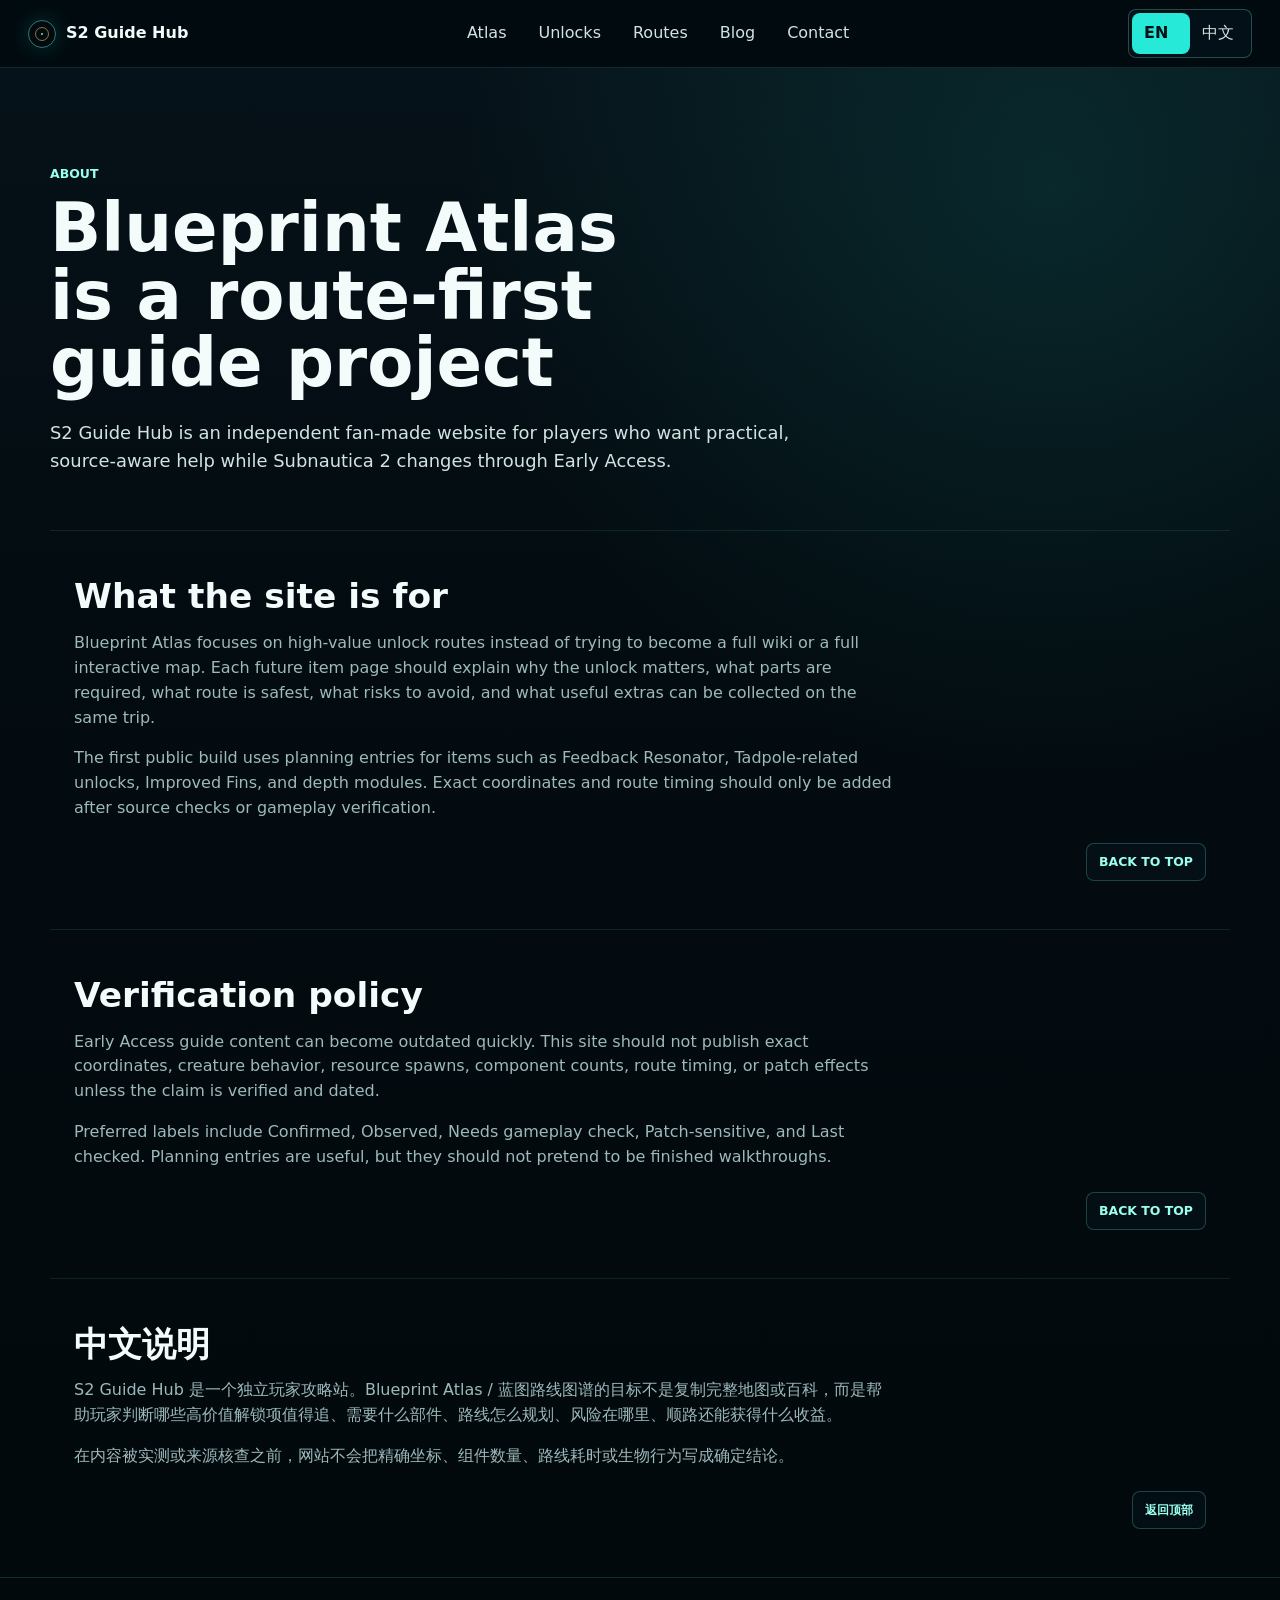
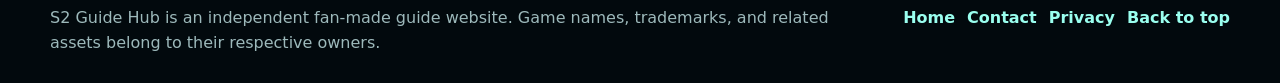
==== about.html @ a1271e56 "Initial S2GuideHub MVP" ====
<!doctype html>
<html lang="en">
  <head>
    <meta charset="utf-8">
    <meta name="viewport" content="width=device-width, initial-scale=1">
    <title>About S2 Guide Hub | Blueprint Atlas</title>
    <meta
      name="description"
      content="About S2 Guide Hub and Blueprint Atlas, an independent bilingual route-first guide project for high-value Subnautica 2 unlocks."
    >
    <meta name="theme-color" content="#061219">
    <meta property="og:title" content="About S2 Guide Hub">
    <meta
      property="og:description"
      content="Learn how Blueprint Atlas approaches Subnautica 2 unlock routes, source checks, and bilingual guide content."
    >
    <meta property="og:type" content="website">
    <meta property="og:url" content="https://s2guidehub.com/about.html">
    <meta property="og:image" content="https://s2guidehub.com/assets/deep-ocean-console.png">
    <link rel="canonical" href="https://s2guidehub.com/about.html">
    <link rel="stylesheet" href="css/styles.css">
  </head>
  <body>
    <a class="skip-link" href="#main">Skip to content</a>

    <header class="site-header" id="top" aria-label="Primary navigation">
      <a class="brand" href="index.html#top" aria-label="S2 Guide Hub home">
        <span class="brand-mark" aria-hidden="true"></span>
        <span>S2 Guide Hub</span>
      </a>

      <nav class="nav-links" aria-label="Site sections">
        <a href="index.html#atlas">Atlas</a>
        <a href="index.html#unlocks">Unlocks</a>
        <a href="index.html#routes">Routes</a>
        <a href="index.html#blog">Blog</a>
        <a href="contact.html">Contact</a>
      </nav>

      <div class="language-switch" aria-label="Language">
        <a class="lang-button is-active" href="about.html" aria-current="page">EN</a>
        <a class="lang-button" href="#zh">中文</a>
      </div>
    </header>

    <main class="page-main" id="main">
      <section class="page-hero" aria-labelledby="about-title">
        <p class="eyebrow">About</p>
        <h1 id="about-title">Blueprint Atlas is a route-first guide project</h1>
        <p>
          S2 Guide Hub is an independent fan-made website for players who want practical, source-aware help while Subnautica 2 changes through Early Access.
        </p>
      </section>

      <section class="text-section" aria-labelledby="mission-title">
        <h2 id="mission-title">What the site is for</h2>
        <p>
          Blueprint Atlas focuses on high-value unlock routes instead of trying to become a full wiki or a full interactive map. Each future item page should explain why the unlock matters, what parts are required, what route is safest, what risks to avoid, and what useful extras can be collected on the same trip.
        </p>
        <p>
          The first public build uses planning entries for items such as Feedback Resonator, Tadpole-related unlocks, Improved Fins, and depth modules. Exact coordinates and route timing should only be added after source checks or gameplay verification.
        </p>
        <div class="section-action">
          <a class="section-top-link" href="#top">Back to top</a>
        </div>
      </section>

      <section class="text-section" aria-labelledby="verification-title">
        <h2 id="verification-title">Verification policy</h2>
        <p>
          Early Access guide content can become outdated quickly. This site should not publish exact coordinates, creature behavior, resource spawns, component counts, route timing, or patch effects unless the claim is verified and dated.
        </p>
        <p>
          Preferred labels include Confirmed, Observed, Needs gameplay check, Patch-sensitive, and Last checked. Planning entries are useful, but they should not pretend to be finished walkthroughs.
        </p>
        <div class="section-action">
          <a class="section-top-link" href="#top">Back to top</a>
        </div>
      </section>

      <section class="text-section" id="zh" aria-labelledby="about-zh-title">
        <h2 id="about-zh-title">中文说明</h2>
        <p>
          S2 Guide Hub 是一个独立玩家攻略站。Blueprint Atlas / 蓝图路线图谱的目标不是复制完整地图或百科，而是帮助玩家判断哪些高价值解锁项值得追、需要什么部件、路线怎么规划、风险在哪里、顺路还能获得什么收益。
        </p>
        <p>
          在内容被实测或来源核查之前，网站不会把精确坐标、组件数量、路线耗时或生物行为写成确定结论。
        </p>
        <div class="section-action">
          <a class="section-top-link" href="#top">返回顶部</a>
        </div>
      </section>
    </main>

    <footer class="site-footer">
      <p>
        S2 Guide Hub is an independent fan-made guide website. Game names, trademarks, and related assets belong to their respective owners.
      </p>
      <nav class="footer-links" aria-label="Footer links">
        <a href="index.html#top">Home</a>
        <a href="contact.html">Contact</a>
        <a href="privacy.html">Privacy</a>
        <a href="#top">Back to top</a>
      </nav>
    </footer>
  </body>
</html>
---- css/styles.css ----
:root {
  --ink: #f3fbfb;
  --muted: #9db9bb;
  --soft: #d1e4e2;
  --bg: #061219;
  --bg-deep: #02090d;
  --panel: rgba(8, 24, 31, 0.82);
  --panel-strong: rgba(10, 32, 40, 0.94);
  --line: rgba(110, 238, 225, 0.22);
  --line-strong: rgba(110, 238, 225, 0.48);
  --cyan: #26ead7;
  --cyan-soft: #9affef;
  --amber: #ffc95f;
  --coral: #ff7f73;
  --green: #8df6a9;
  --shadow: 0 24px 80px rgba(0, 0, 0, 0.38);
  --radius: 8px;
  --max: 1180px;
  color-scheme: dark;
}

* {
  box-sizing: border-box;
}

html {
  scroll-behavior: smooth;
  overflow-x: hidden;
}

body {
  margin: 0;
  background:
    linear-gradient(180deg, rgba(6, 18, 25, 0.94), rgba(2, 9, 13, 1) 34%),
    var(--bg-deep);
  color: var(--ink);
  font-family:
    Inter,
    ui-sans-serif,
    system-ui,
    -apple-system,
    BlinkMacSystemFont,
    "Segoe UI",
    "Microsoft YaHei",
    sans-serif;
  line-height: 1.55;
  letter-spacing: 0;
  overflow-x: hidden;
}

a {
  color: inherit;
  text-decoration: none;
}

button,
input {
  font: inherit;
}

button {
  cursor: pointer;
}

.skip-link {
  position: fixed;
  left: 16px;
  top: 12px;
  z-index: 20;
  transform: translateY(-160%);
  border: 1px solid var(--line-strong);
  border-radius: var(--radius);
  background: var(--panel-strong);
  padding: 10px 14px;
}

.skip-link:focus {
  transform: translateY(0);
}

.site-header {
  position: sticky;
  top: 0;
  z-index: 10;
  display: grid;
  grid-template-columns: auto 1fr auto;
  align-items: center;
  gap: 24px;
  min-height: 68px;
  border-bottom: 1px solid rgba(110, 238, 225, 0.14);
  background: rgba(2, 10, 15, 0.84);
  padding: 0 28px;
  backdrop-filter: blur(18px);
}

.brand {
  display: inline-flex;
  align-items: center;
  gap: 10px;
  font-weight: 800;
  white-space: nowrap;
  min-width: 0;
}

.brand-mark {
  position: relative;
  width: 28px;
  height: 28px;
  border: 1px solid var(--line-strong);
  border-radius: 50%;
  box-shadow: 0 0 22px rgba(38, 234, 215, 0.2);
}

.brand-mark::before,
.brand-mark::after {
  position: absolute;
  content: "";
  inset: 6px;
  border: 1px solid rgba(255, 201, 95, 0.55);
  border-radius: 50%;
}

.brand-mark::after {
  inset: 12px;
  background: var(--cyan);
  box-shadow: 0 0 16px rgba(38, 234, 215, 0.8);
}

.nav-links {
  display: flex;
  justify-content: center;
  gap: 6px;
}

.nav-links a,
.lang-button {
  min-height: 38px;
  border: 1px solid transparent;
  border-radius: var(--radius);
  color: var(--soft);
  padding: 8px 12px;
}

.nav-links a:hover,
.nav-links a:focus-visible,
.lang-button:hover,
.lang-button:focus-visible {
  border-color: var(--line-strong);
  background: rgba(110, 238, 225, 0.08);
  outline: none;
}

.language-switch {
  display: inline-grid;
  grid-template-columns: 1fr 1fr;
  border: 1px solid rgba(110, 238, 225, 0.28);
  border-radius: var(--radius);
  background: rgba(6, 20, 27, 0.72);
  padding: 3px;
}

.lang-button {
  min-width: 58px;
  border: 0;
  background: transparent;
}

.lang-button.is-active {
  background: var(--cyan);
  color: #021115;
  font-weight: 800;
}

.hero {
  position: relative;
  display: grid;
  grid-template-columns: minmax(0, 1fr) minmax(320px, 420px);
  gap: 44px;
  min-height: calc(100svh - 68px);
  overflow: hidden;
  padding: 92px max(28px, calc((100vw - var(--max)) / 2)) 78px;
  isolation: isolate;
}

.hero::before {
  position: absolute;
  content: "";
  inset: 0;
  z-index: -3;
  background-image:
    linear-gradient(90deg, rgba(2, 9, 13, 0.96), rgba(2, 9, 13, 0.34) 48%, rgba(2, 9, 13, 0.88)),
    url("../assets/deep-ocean-console.png");
  background-position: center;
  background-size: cover;
}

.hero::after {
  position: absolute;
  content: "";
  inset: 0;
  z-index: -2;
  background:
    repeating-linear-gradient(
      0deg,
      rgba(154, 255, 239, 0.035) 0,
      rgba(154, 255, 239, 0.035) 1px,
      transparent 1px,
      transparent 8px
    );
  mix-blend-mode: screen;
  pointer-events: none;
}

.hero-visual {
  position: absolute;
  inset: 0;
  z-index: -1;
  pointer-events: none;
}

.scan-line {
  position: absolute;
  left: 0;
  right: 0;
  top: 28%;
  height: 2px;
  background: linear-gradient(90deg, transparent, rgba(38, 234, 215, 0.72), transparent);
  opacity: 0.46;
  animation: scan 7s linear infinite;
}

.depth-tick {
  position: absolute;
  right: 9vw;
  width: 64px;
  height: 1px;
  background: rgba(255, 201, 95, 0.58);
}

.tick-a {
  top: 24%;
}

.tick-b {
  top: 48%;
  width: 40px;
}

.tick-c {
  top: 72%;
  width: 86px;
}

.hero-content {
  align-self: center;
  max-width: 780px;
  padding-top: 28px;
  min-width: 0;
}

.eyebrow {
  margin: 0 0 12px;
  color: var(--cyan-soft);
  font-size: 0.78rem;
  font-weight: 800;
  text-transform: uppercase;
}

h1,
h2,
h3,
p {
  overflow-wrap: anywhere;
}

h1 {
  max-width: 12ch;
  margin: 0;
  font-size: 6.2rem;
  line-height: 0.92;
  text-wrap: balance;
}

h2 {
  margin: 0;
  font-size: 3.25rem;
  line-height: 1.04;
  text-wrap: balance;
}

h3 {
  margin: 0;
  font-size: 1.05rem;
  line-height: 1.2;
}

.hero-copy {
  max-width: 720px;
  margin: 24px 0 0;
  color: var(--soft);
  font-size: 1.22rem;
}

.hero-actions {
  display: flex;
  flex-wrap: wrap;
  gap: 12px;
  margin-top: 34px;
}

.button {
  display: inline-flex;
  align-items: center;
  justify-content: center;
  gap: 10px;
  min-height: 48px;
  border-radius: var(--radius);
  padding: 12px 18px;
  font-weight: 800;
}

.button span:first-child {
  color: inherit;
  font-size: 0.76rem;
  opacity: 0.72;
}

.button-primary {
  background: var(--cyan);
  color: #021115;
  box-shadow: 0 16px 42px rgba(38, 234, 215, 0.2);
}

.button-secondary {
  border: 1px solid var(--line-strong);
  background: rgba(6, 20, 27, 0.72);
  color: var(--ink);
}

.button:hover,
.button:focus-visible {
  transform: translateY(-1px);
  outline: 2px solid rgba(255, 201, 95, 0.48);
  outline-offset: 3px;
}

.status-strip {
  display: grid;
  grid-template-columns: repeat(3, minmax(0, 1fr));
  max-width: 720px;
  margin: 38px 0 0;
  border: 1px solid rgba(110, 238, 225, 0.25);
  border-radius: var(--radius);
  background: rgba(2, 10, 15, 0.5);
  box-shadow: var(--shadow);
}

.status-strip div {
  min-width: 0;
  padding: 16px;
}

.status-strip div + div {
  border-left: 1px solid rgba(110, 238, 225, 0.16);
}

.status-strip dt {
  color: var(--muted);
  font-size: 0.75rem;
  text-transform: uppercase;
}

.status-strip dd {
  margin: 4px 0 0;
  color: var(--ink);
  font-weight: 800;
}

.mission-panel {
  align-self: center;
  width: 100%;
  min-width: 0;
  border: 1px solid rgba(110, 238, 225, 0.28);
  border-radius: var(--radius);
  background: var(--panel);
  box-shadow: var(--shadow);
  backdrop-filter: blur(18px);
}

.panel-header {
  border-bottom: 1px solid rgba(110, 238, 225, 0.14);
  padding: 22px;
}

.panel-header h2 {
  font-size: 1.55rem;
}

.mission-list {
  display: grid;
  gap: 0;
  margin: 0;
  padding: 0;
  list-style: none;
}

.mission-list li {
  display: grid;
  grid-template-columns: 1fr auto;
  gap: 16px;
  align-items: center;
  min-height: 76px;
  border-bottom: 1px solid rgba(110, 238, 225, 0.12);
  padding: 18px 22px;
  min-width: 0;
}

.mission-list li:last-child {
  border-bottom: 0;
}

.mission-list strong {
  justify-self: end;
  max-width: 100%;
  border: 1px solid rgba(255, 201, 95, 0.45);
  border-radius: 999px;
  color: var(--amber);
  padding: 5px 9px;
  font-size: 0.76rem;
  white-space: nowrap;
}

.section {
  padding: 86px max(24px, calc((100vw - var(--max)) / 2));
}

.section + .section {
  border-top: 1px solid rgba(110, 238, 225, 0.08);
}

.section-heading {
  max-width: 820px;
  margin-bottom: 34px;
}

.section-heading p:not(.eyebrow) {
  margin: 16px 0 0;
  color: var(--muted);
  font-size: 1.04rem;
}

.section-action {
  display: flex;
  justify-content: flex-end;
  margin-top: 22px;
}

.section-top-link {
  display: inline-flex;
  align-items: center;
  min-height: 38px;
  border: 1px solid rgba(110, 238, 225, 0.24);
  border-radius: var(--radius);
  background: rgba(6, 20, 27, 0.56);
  color: var(--cyan-soft);
  padding: 8px 12px;
  font-size: 0.78rem;
  font-weight: 900;
  text-transform: uppercase;
}

.section-top-link:hover,
.section-top-link:focus-visible {
  border-color: rgba(255, 201, 95, 0.62);
  color: var(--amber);
  outline: none;
}

.ad-slot {
  display: flex;
  align-items: center;
  justify-content: center;
  min-height: 96px;
  margin: 0 max(24px, calc((100vw - var(--max)) / 2));
  border: 1px dashed rgba(110, 238, 225, 0.24);
  border-radius: var(--radius);
  background:
    repeating-linear-gradient(
      135deg,
      rgba(110, 238, 225, 0.045) 0,
      rgba(110, 238, 225, 0.045) 8px,
      transparent 8px,
      transparent 16px
    ),
    rgba(8, 24, 31, 0.42);
  color: rgba(209, 228, 226, 0.64);
  font-size: 0.78rem;
  font-weight: 800;
  text-transform: uppercase;
}

.ad-slot-wide {
  max-width: var(--max);
}

.ad-slot-footer {
  margin-top: 10px;
}

.module-grid,
.featured-grid,
.logic-grid,
.route-timeline,
.blog-preview-grid {
  display: grid;
  gap: 14px;
}

.module-grid {
  grid-template-columns: repeat(4, minmax(0, 1fr));
}

.featured-grid {
  grid-template-columns: repeat(5, minmax(0, 1fr));
}

.logic-grid {
  grid-template-columns: repeat(5, minmax(0, 1fr));
}

.module-card,
.logic-card,
.route-step,
.blog-preview,
.finder-shell,
.faq-list details,
.template-panel,
.unlock-card {
  border: 1px solid rgba(110, 238, 225, 0.16);
  border-radius: var(--radius);
  background: rgba(8, 24, 31, 0.72);
}

.module-card,
.logic-card,
.route-step,
.blog-preview {
  min-height: 192px;
  padding: 20px;
}

.module-number {
  display: inline-flex;
  align-items: center;
  justify-content: center;
  width: 38px;
  height: 28px;
  margin-bottom: 24px;
  border: 1px solid rgba(110, 238, 225, 0.28);
  border-radius: 999px;
  color: var(--cyan-soft);
  font-size: 0.74rem;
  font-weight: 800;
}

.module-card p,
.logic-card p,
.route-step p,
.blog-preview p {
  margin: 12px 0 0;
  color: var(--muted);
}

.featured-section,
.route-preview-section {
  background:
    linear-gradient(180deg, rgba(7, 21, 29, 0.48), rgba(2, 9, 13, 0.18));
}

.unlock-card {
  display: flex;
  flex-direction: column;
  min-height: 100%;
  padding: 18px;
  background:
    linear-gradient(180deg, rgba(14, 40, 49, 0.82), rgba(5, 16, 22, 0.78));
}

.featured-unlock-card {
  min-height: 340px;
}

.unlock-card-header {
  display: grid;
  grid-template-columns: 1fr auto;
  gap: 14px;
  align-items: start;
}

.unlock-category {
  margin: 0 0 8px;
  color: var(--amber);
  font-size: 0.74rem;
  font-weight: 900;
  text-transform: uppercase;
}

.score-badge {
  display: grid;
  place-items: center;
  width: 58px;
  min-width: 58px;
  height: 58px;
  border: 1px solid rgba(38, 234, 215, 0.5);
  border-radius: 50%;
  background: rgba(38, 234, 215, 0.08);
}

.score-badge strong {
  color: var(--cyan-soft);
  font-size: 1.05rem;
  line-height: 1;
}

.score-badge span {
  color: var(--muted);
  font-size: 0.58rem;
  font-weight: 800;
  text-transform: uppercase;
}

.unlock-summary,
.unlock-value {
  margin: 16px 0 0;
  color: var(--soft);
}

.unlock-value {
  color: var(--muted);
}

.unlock-meta {
  display: grid;
  grid-template-columns: repeat(3, minmax(0, 1fr));
  gap: 8px;
  margin: 18px 0 0;
}

.unlock-meta div {
  min-width: 0;
  border: 1px solid rgba(110, 238, 225, 0.12);
  border-radius: var(--radius);
  background: rgba(2, 10, 15, 0.42);
  padding: 9px;
}

.unlock-meta dt {
  color: var(--muted);
  font-size: 0.68rem;
  text-transform: uppercase;
}

.unlock-meta dd {
  margin: 4px 0 0;
  color: var(--ink);
  font-size: 0.82rem;
  font-weight: 800;
}

.logic-card {
  position: relative;
  overflow: hidden;
}

.logic-card::before {
  position: absolute;
  content: "";
  left: 0;
  right: 0;
  top: 0;
  height: 3px;
  background: linear-gradient(90deg, var(--cyan), var(--amber), var(--coral));
}

.logic-card span,
.route-step span {
  display: block;
  margin-bottom: 42px;
  color: var(--amber);
  font-size: 0.78rem;
  font-weight: 900;
}

.finder-shell {
  display: grid;
  grid-template-columns: minmax(260px, 340px) 1fr;
  gap: 20px;
  padding: 18px;
}

.finder-controls {
  border-right: 1px solid rgba(110, 238, 225, 0.14);
  padding: 6px 20px 6px 6px;
}

.search-label {
  display: block;
  margin-bottom: 10px;
  color: var(--soft);
  font-weight: 800;
}

#unlock-search {
  width: 100%;
  min-height: 48px;
  border: 1px solid rgba(110, 238, 225, 0.34);
  border-radius: var(--radius);
  background: rgba(2, 10, 15, 0.78);
  color: var(--ink);
  padding: 12px 14px;
}

#unlock-search:focus {
  border-color: var(--cyan);
  outline: 2px solid rgba(38, 234, 215, 0.25);
}

.filter-group {
  display: grid;
  grid-template-columns: repeat(2, minmax(0, 1fr));
  gap: 8px;
  margin-top: 16px;
}

.filter-button {
  min-height: 40px;
  border: 1px solid rgba(110, 238, 225, 0.18);
  border-radius: var(--radius);
  background: rgba(6, 20, 27, 0.72);
  color: var(--soft);
}

.filter-button.is-active {
  border-color: rgba(255, 201, 95, 0.62);
  background: rgba(255, 201, 95, 0.14);
  color: var(--amber);
  font-weight: 800;
}

.finder-results {
  display: grid;
  grid-template-columns: repeat(2, minmax(0, 1fr));
  gap: 12px;
}

.unlock-results .unlock-card {
  min-height: 300px;
}

.result-meta {
  display: flex;
  flex-wrap: wrap;
  gap: 8px;
  margin-top: auto;
  padding-top: 18px;
}

.chip {
  border: 1px solid rgba(110, 238, 225, 0.22);
  border-radius: 999px;
  color: var(--soft);
  padding: 4px 8px;
  font-size: 0.75rem;
}

.chip.needs-check,
.chip.warning {
  border-color: rgba(255, 201, 95, 0.42);
  color: var(--amber);
}

.chip.framework {
  border-color: rgba(141, 246, 169, 0.42);
  color: var(--green);
}

.chip.no-coordinates {
  border-color: rgba(255, 127, 115, 0.42);
  color: var(--coral);
}

.empty-state {
  grid-column: 1 / -1;
  border: 1px dashed rgba(110, 238, 225, 0.25);
  border-radius: var(--radius);
  color: var(--muted);
  padding: 24px;
}

.route-template-grid {
  display: grid;
  grid-template-columns: minmax(300px, 420px) 1fr;
  gap: 16px;
}

.template-panel {
  padding: 22px;
}

.template-label {
  margin: 0 0 18px;
  color: var(--amber);
  font-size: 0.74rem;
  font-weight: 900;
  text-transform: uppercase;
}

.template-list {
  display: grid;
  gap: 12px;
  margin: 20px 0 0;
  padding: 0;
  list-style: none;
}

.template-list li {
  border: 1px solid rgba(110, 238, 225, 0.12);
  border-radius: var(--radius);
  background: rgba(2, 10, 15, 0.38);
  padding: 12px;
  color: var(--soft);
}

.route-timeline {
  grid-template-columns: repeat(4, minmax(0, 1fr));
}

.compact-route {
  align-content: stretch;
}

.route-step {
  position: relative;
  overflow: hidden;
}

.route-step::before {
  position: absolute;
  content: "";
  left: 0;
  right: 0;
  top: 0;
  height: 3px;
  background: linear-gradient(90deg, var(--cyan), var(--amber), var(--coral));
}

.blog-section {
  background:
    radial-gradient(circle at 18% 12%, rgba(38, 234, 215, 0.11), transparent 34%),
    linear-gradient(180deg, rgba(7, 21, 29, 0.26), rgba(2, 9, 13, 0.72));
}

.blog-preview-grid {
  grid-template-columns: repeat(3, minmax(0, 1fr));
}

.blog-preview {
  position: relative;
  overflow: hidden;
}

.blog-preview::before {
  position: absolute;
  content: "";
  left: 20px;
  right: 20px;
  top: 0;
  height: 2px;
  background: linear-gradient(90deg, var(--cyan), rgba(255, 201, 95, 0.78), transparent);
}

.blog-date {
  display: inline-flex;
  align-items: center;
  min-height: 28px;
  margin-bottom: 24px;
  border: 1px solid rgba(110, 238, 225, 0.25);
  border-radius: 999px;
  color: var(--cyan-soft);
  padding: 4px 9px;
  font-size: 0.74rem;
  font-weight: 900;
}

.faq-list {
  display: grid;
  gap: 12px;
  max-width: 900px;
}

.faq-list details {
  padding: 18px 20px;
}

.faq-list summary {
  cursor: pointer;
  color: var(--ink);
  font-weight: 900;
}

.faq-list p {
  margin: 12px 0 0;
  color: var(--muted);
}

.page-main {
  min-height: 68vh;
  background:
    radial-gradient(circle at 82% 8%, rgba(38, 234, 215, 0.11), transparent 34%),
    linear-gradient(180deg, rgba(7, 21, 29, 0.36), rgba(2, 9, 13, 0.82));
}

.page-hero {
  padding: 96px max(24px, calc((100vw - var(--max)) / 2)) 56px;
}

.page-hero h1 {
  max-width: 860px;
  font-size: 4.2rem;
  line-height: 1;
}

.page-hero p:not(.eyebrow) {
  max-width: 760px;
  margin: 22px 0 0;
  color: var(--soft);
  font-size: 1.12rem;
}

.text-section {
  max-width: var(--max);
  margin: 0 auto;
  border-top: 1px solid rgba(110, 238, 225, 0.1);
  padding: 48px 24px;
}

.text-section h2 {
  max-width: 760px;
  font-size: 2.15rem;
}

.text-section p,
.page-list {
  max-width: 820px;
  color: var(--muted);
}

.text-section p {
  margin: 16px 0 0;
}

.inline-link {
  color: var(--cyan-soft);
  font-weight: 900;
  text-decoration: underline;
  text-decoration-color: rgba(38, 234, 215, 0.42);
  text-underline-offset: 3px;
}

.page-list {
  display: grid;
  gap: 10px;
  margin: 18px 0 0;
  padding-left: 20px;
}

.site-footer {
  display: flex;
  justify-content: space-between;
  align-items: flex-start;
  gap: 20px;
  border-top: 1px solid rgba(110, 238, 225, 0.14);
  background: #02090d;
  padding: 28px max(24px, calc((100vw - var(--max)) / 2));
  color: var(--muted);
}

.site-footer p {
  max-width: 780px;
  margin: 0;
}

.site-footer a {
  color: var(--cyan-soft);
  font-weight: 800;
  white-space: nowrap;
}

.footer-links {
  display: flex;
  flex-wrap: wrap;
  justify-content: flex-end;
  gap: 12px;
}

@keyframes scan {
  0% {
    transform: translateY(-34vh);
    opacity: 0;
  }

  12%,
  78% {
    opacity: 0.46;
  }

  100% {
    transform: translateY(82vh);
    opacity: 0;
  }
}

@media (prefers-reduced-motion: reduce) {
  *,
  *::before,
  *::after {
    scroll-behavior: auto !important;
    animation-duration: 0.01ms !important;
    animation-iteration-count: 1 !important;
    transition-duration: 0.01ms !important;
  }
}

@media (max-width: 1180px) {
  .featured-grid {
    grid-template-columns: repeat(3, minmax(0, 1fr));
  }

  .logic-grid {
    grid-template-columns: repeat(3, minmax(0, 1fr));
  }
}

@media (max-width: 1040px) {
  .site-header {
    grid-template-columns: 1fr auto;
  }

  .nav-links {
    display: none;
  }

  .hero {
    grid-template-columns: 1fr;
    min-height: auto;
    padding-top: 76px;
  }

  h1 {
    font-size: 4.8rem;
  }

  h2 {
    font-size: 2.7rem;
  }

  .mission-panel {
    max-width: 680px;
  }

  .module-grid,
  .route-timeline,
  .blog-preview-grid {
    grid-template-columns: repeat(2, minmax(0, 1fr));
  }

  .finder-shell,
  .route-template-grid {
    grid-template-columns: 1fr;
  }

  .finder-controls {
    border-right: 0;
    border-bottom: 1px solid rgba(110, 238, 225, 0.14);
    padding: 6px 6px 20px;
  }
}

@media (max-width: 760px) {
  .site-header {
    grid-template-columns: minmax(0, 1fr) auto;
    gap: 12px;
    padding: 0 14px;
  }

  .brand span:last-child {
    max-width: 104px;
    overflow: hidden;
    text-overflow: ellipsis;
  }

  .language-switch {
    width: 102px;
    transform: scale(0.94);
    transform-origin: right center;
  }

  .lang-button {
    min-width: 0;
    padding: 8px 7px;
  }

  .hero {
    padding: 56px 18px 56px;
  }

  h1 {
    font-size: 3.35rem;
  }

  h2 {
    font-size: 2.2rem;
  }

  .hero-copy {
    font-size: 1rem;
  }

  .page-hero {
    padding: 62px 18px 42px;
  }

  .page-hero h1 {
    font-size: 2.45rem;
  }

  .page-hero p:not(.eyebrow) {
    font-size: 1rem;
  }

  .text-section {
    padding: 42px 18px;
  }

  .text-section h2 {
    font-size: 1.8rem;
  }

  .hero-actions,
  .site-footer {
    flex-direction: column;
    align-items: stretch;
  }

  .button {
    width: 100%;
  }

  .status-strip {
    grid-template-columns: 1fr;
  }

  .status-strip div + div {
    border-top: 1px solid rgba(110, 238, 225, 0.16);
    border-left: 0;
  }

  .mission-list li {
    grid-template-columns: 1fr;
  }

  .mission-list strong {
    justify-self: start;
    white-space: normal;
  }

  .panel-header h2 {
    font-size: 1.32rem;
  }

  .section {
    padding: 62px 18px;
  }

  .ad-slot {
    min-height: 82px;
    margin-left: 18px;
    margin-right: 18px;
  }

  .module-grid,
  .featured-grid,
  .logic-grid,
  .route-timeline,
  .finder-results,
  .blog-preview-grid {
    grid-template-columns: 1fr;
  }

  .filter-group {
    grid-template-columns: 1fr;
  }

  .unlock-meta {
    grid-template-columns: 1fr;
  }
}
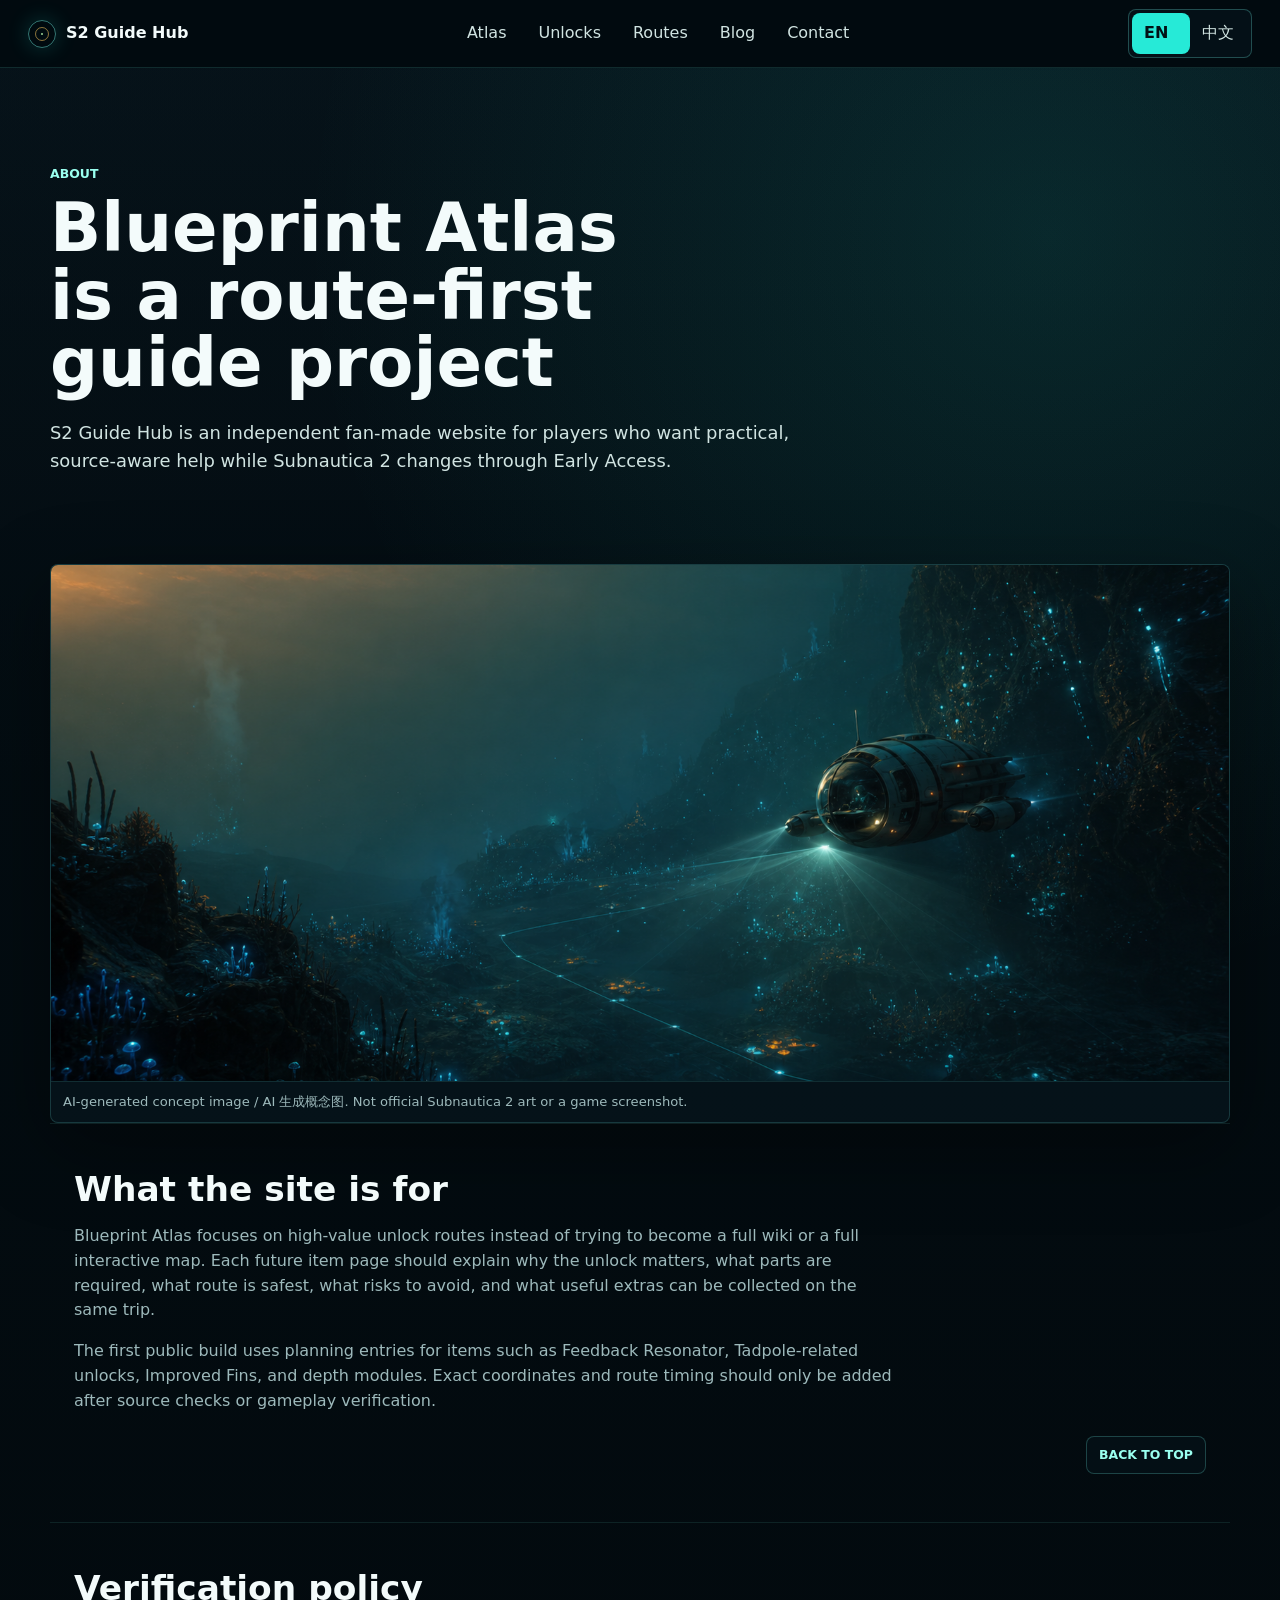
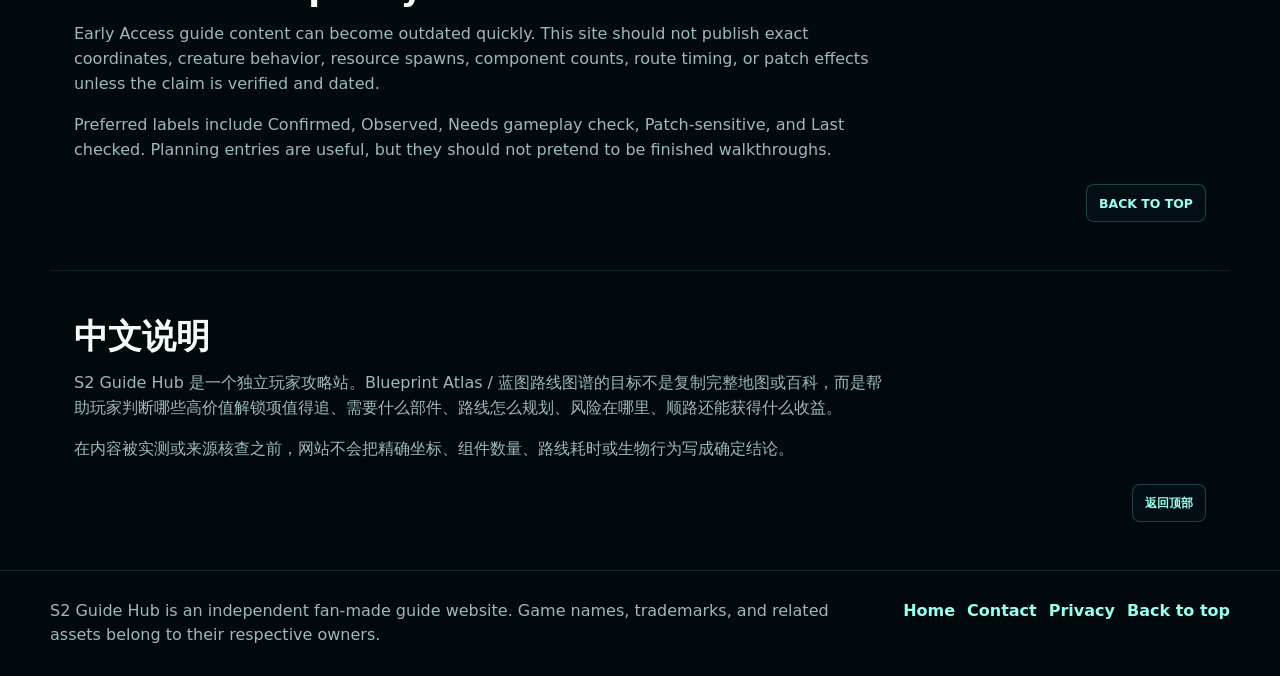
==== commit c4f99fa7: "Add AI concept imagery to pages" ====
--- a/about.html
+++ b/about.html
@@ -1,6 +1,14 @@
 <!doctype html>
 <html lang="en">
   <head>
+    <!-- Google tag (gtag.js) -->
+    <script async src="https://www.googletagmanager.com/gtag/js?id=G-YW6MKN77EK"></script>
+    <script>
+      window.dataLayer = window.dataLayer || [];
+      function gtag(){dataLayer.push(arguments);}
+      gtag('js', new Date());
+      gtag('config', 'G-YW6MKN77EK');
+    </script>
     <meta charset="utf-8">
     <meta name="viewport" content="width=device-width, initial-scale=1">
     <title>About S2 Guide Hub | Blueprint Atlas</title>
@@ -15,9 +23,9 @@
       content="Learn how Blueprint Atlas approaches Subnautica 2 unlock routes, source checks, and bilingual guide content."
     >
     <meta property="og:type" content="website">
-    <meta property="og:url" content="https://s2guidehub.com/about.html">
-    <meta property="og:image" content="https://s2guidehub.com/assets/deep-ocean-console.png">
-    <link rel="canonical" href="https://s2guidehub.com/about.html">
+    <meta property="og:url" content="https://www.s2guidehub.com/about">
+    <meta property="og:image" content="https://www.s2guidehub.com/assets/deep-ocean-console.png">
+    <link rel="canonical" href="https://www.s2guidehub.com/about">
     <link rel="stylesheet" href="css/styles.css">
   </head>
   <body>
@@ -51,6 +59,15 @@
           S2 Guide Hub is an independent fan-made website for players who want practical, source-aware help while Subnautica 2 changes through Early Access.
         </p>
       </section>
+      <figure class="concept-figure page-concept">
+        <img
+          src="assets/blog-hotfix-2-route-planning.png"
+          alt="AI-generated underwater exploration concept image showing a small craft surveying a deep ocean route"
+        >
+        <figcaption>
+          AI-generated concept image / AI 生成概念图. Not official Subnautica 2 art or a game screenshot.
+        </figcaption>
+      </figure>
 
       <section class="text-section" aria-labelledby="mission-title">
         <h2 id="mission-title">What the site is for</h2>
--- a/css/styles.css
+++ b/css/styles.css
@@ -586,6 +586,17 @@
     linear-gradient(180deg, rgba(14, 40, 49, 0.82), rgba(5, 16, 22, 0.78));
 }
 
+a.unlock-card {
+  color: inherit;
+}
+
+a.unlock-card:hover,
+a.unlock-card:focus-visible {
+  border-color: rgba(255, 201, 95, 0.58);
+  outline: none;
+  transform: translateY(-2px);
+}
+
 .featured-unlock-card {
   min-height: 340px;
 }
@@ -629,19 +640,33 @@
   text-transform: uppercase;
 }
 
-.unlock-summary,
-.unlock-value {
+.unlock-summary {
   margin: 16px 0 0;
   color: var(--soft);
 }
 
-.unlock-value {
+.unlock-value-block {
+  margin: 16px 0 0;
+  border-top: 1px solid rgba(110, 238, 225, 0.12);
+  padding-top: 14px;
+}
+
+.unlock-value-block span {
+  display: block;
+  color: var(--amber);
+  font-size: 0.68rem;
+  font-weight: 900;
+  text-transform: uppercase;
+}
+
+.unlock-value-block p {
+  margin: 7px 0 0;
   color: var(--muted);
 }
 
 .unlock-meta {
   display: grid;
-  grid-template-columns: repeat(3, minmax(0, 1fr));
+  grid-template-columns: repeat(2, minmax(0, 1fr));
   gap: 8px;
   margin: 18px 0 0;
 }
@@ -782,6 +807,20 @@
 .chip.framework {
   border-color: rgba(141, 246, 169, 0.42);
   color: var(--green);
+}
+
+.chip-link {
+  border-color: rgba(38, 234, 215, 0.5);
+  background: rgba(38, 234, 215, 0.1);
+  color: var(--cyan-soft);
+  font-weight: 900;
+}
+
+.chip-link:hover,
+.chip-link:focus-visible {
+  border-color: rgba(255, 201, 95, 0.72);
+  color: var(--amber);
+  outline: none;
 }
 
 .chip.no-coordinates {
@@ -974,6 +1013,490 @@
   padding-left: 20px;
 }
 
+.guide-main {
+  padding-bottom: 48px;
+}
+
+.guide-hero h1 {
+  max-width: 920px;
+}
+
+.guide-hero-summary {
+  display: grid;
+  grid-template-columns: repeat(3, minmax(0, 1fr));
+  gap: 10px;
+  max-width: var(--max);
+  margin-top: 34px;
+}
+
+.guide-hero-summary div,
+.guide-panel {
+  min-width: 0;
+  border: 1px solid rgba(110, 238, 225, 0.16);
+  border-radius: var(--radius);
+  background: rgba(8, 24, 31, 0.74);
+}
+
+.guide-hero-summary div {
+  padding: 16px;
+}
+
+.guide-hero-summary span,
+.guide-meta-list dt,
+.guide-table th {
+  color: var(--muted);
+  font-size: 0.72rem;
+  font-weight: 900;
+  text-transform: uppercase;
+}
+
+.guide-hero-summary strong {
+  display: block;
+  margin-top: 6px;
+  color: var(--ink);
+  line-height: 1.2;
+  overflow-wrap: anywhere;
+}
+
+.guide-section {
+  padding: 54px max(24px, calc((100vw - var(--max)) / 2));
+}
+
+.guide-section + .guide-section {
+  border-top: 1px solid rgba(110, 238, 225, 0.08);
+}
+
+.guide-layout {
+  display: grid;
+  grid-template-columns: minmax(0, 1fr) minmax(280px, 360px);
+  gap: 16px;
+}
+
+.guide-panel {
+  padding: 24px;
+}
+
+.guide-panel-primary h2,
+.guide-panel h2 {
+  font-size: 2rem;
+}
+
+.guide-panel p {
+  color: var(--muted);
+}
+
+.guide-related-links {
+  display: flex;
+  flex-wrap: wrap;
+  gap: 8px;
+  margin-top: 20px;
+}
+
+.guide-meta-list {
+  display: grid;
+  gap: 14px;
+  margin: 18px 0 0;
+}
+
+.guide-meta-list div {
+  border-top: 1px solid rgba(110, 238, 225, 0.12);
+  padding-top: 12px;
+}
+
+.guide-meta-list dd {
+  margin: 5px 0 0;
+  color: var(--soft);
+  overflow-wrap: anywhere;
+}
+
+.status-card {
+  background:
+    linear-gradient(180deg, rgba(14, 40, 49, 0.88), rgba(5, 16, 22, 0.78));
+}
+
+.warning-panel {
+  border-color: rgba(255, 201, 95, 0.24);
+}
+
+.guide-heading {
+  margin-bottom: 24px;
+}
+
+.guide-route-grid {
+  display: grid;
+  grid-template-columns: repeat(5, minmax(0, 1fr));
+  gap: 14px;
+}
+
+.guide-table-wrap {
+  width: 100%;
+  margin-top: 20px;
+  overflow-x: auto;
+}
+
+.guide-table {
+  width: 100%;
+  min-width: 640px;
+  border-collapse: collapse;
+}
+
+.guide-table th,
+.guide-table td {
+  border-bottom: 1px solid rgba(110, 238, 225, 0.12);
+  padding: 13px 10px;
+  text-align: left;
+  vertical-align: top;
+}
+
+.guide-table td {
+  color: var(--soft);
+  overflow-wrap: anywhere;
+}
+
+.source-list {
+  display: grid;
+  gap: 14px;
+  margin: 20px 0 0;
+  padding: 0;
+  list-style: none;
+}
+
+.source-list li {
+  display: grid;
+  gap: 5px;
+  border-top: 1px solid rgba(110, 238, 225, 0.12);
+  padding-top: 14px;
+}
+
+.source-list span {
+  color: var(--muted);
+  overflow-wrap: anywhere;
+}
+
+.article-page {
+  padding-bottom: 64px;
+  background:
+    radial-gradient(circle at 78% 8%, rgba(255, 201, 95, 0.08), transparent 30%),
+    radial-gradient(circle at 18% 28%, rgba(38, 234, 215, 0.08), transparent 32%),
+    linear-gradient(180deg, rgba(6, 18, 25, 0.88), rgba(2, 9, 13, 1) 62%);
+}
+
+.article-shell {
+  max-width: var(--max);
+  margin: 0 auto;
+  padding: 48px 24px 0;
+}
+
+.article-masthead {
+  padding: 28px 0 34px;
+  border-bottom: 1px solid rgba(110, 238, 225, 0.14);
+}
+
+.article-masthead h1 {
+  max-width: 900px;
+  margin: 12px 0 16px;
+  font-size: 3.5rem;
+  line-height: 1.04;
+}
+
+.article-deck {
+  max-width: 820px;
+  margin: 0;
+  color: var(--soft);
+  font-size: 1.08rem;
+  line-height: 1.6;
+}
+
+.article-meta {
+  display: flex;
+  flex-wrap: wrap;
+  gap: 8px;
+  margin-top: 22px;
+}
+
+.article-meta span {
+  border: 1px solid rgba(110, 238, 225, 0.24);
+  border-radius: 6px;
+  background: rgba(8, 24, 31, 0.74);
+  color: var(--cyan-soft);
+  padding: 6px 10px;
+  font-size: 0.76rem;
+  font-weight: 900;
+}
+
+.article-meta span:nth-child(2) {
+  border-color: rgba(255, 201, 95, 0.34);
+  color: var(--amber);
+}
+
+.article-figure {
+  margin: 30px 0 0;
+  border: 1px solid rgba(110, 238, 225, 0.18);
+  border-radius: var(--radius);
+  background: rgba(8, 24, 31, 0.62);
+  overflow: hidden;
+  box-shadow: var(--shadow);
+}
+
+.article-figure img {
+  display: block;
+  width: 100%;
+  aspect-ratio: 16 / 7;
+  object-fit: cover;
+}
+
+.article-figure figcaption {
+  border-top: 1px solid rgba(110, 238, 225, 0.12);
+  color: var(--muted);
+  font-size: 0.82rem;
+  padding: 10px 12px;
+}
+
+
+.concept-figure {
+  max-width: var(--max);
+  margin: 34px auto 0;
+  border: 1px solid rgba(110, 238, 225, 0.18);
+  border-radius: var(--radius);
+  background: rgba(8, 24, 31, 0.62);
+  overflow: hidden;
+  box-shadow: var(--shadow);
+}
+
+.concept-figure img {
+  display: block;
+  width: 100%;
+  aspect-ratio: 16 / 7;
+  object-fit: cover;
+}
+
+.concept-figure figcaption {
+  border-top: 1px solid rgba(110, 238, 225, 0.12);
+  color: var(--muted);
+  font-size: 0.82rem;
+  padding: 10px 12px;
+}
+
+.homepage-concept,
+.page-concept,
+.guide-concept {
+  margin-left: max(24px, calc((100vw - var(--max)) / 2));
+  margin-right: max(24px, calc((100vw - var(--max)) / 2));
+}
+
+.guide-concept {
+  margin-top: 0;
+  margin-bottom: 42px;
+}
+.article-layout {
+  display: grid;
+  grid-template-columns: minmax(0, 760px) minmax(240px, 300px);
+  gap: 56px;
+  align-items: start;
+  margin-top: 40px;
+}
+
+.article-content {
+  max-width: 760px;
+  min-width: 0;
+}
+
+.article-content p,
+.article-content li {
+  color: var(--soft);
+  font-size: 1.0625rem;
+  line-height: 1.7;
+}
+
+.article-content p {
+  margin: 14px 0 0;
+}
+
+.section-kicker {
+  display: inline-block;
+  margin-bottom: 8px;
+  color: var(--amber);
+  font-size: 0.74rem;
+  font-weight: 900;
+  text-transform: uppercase;
+}
+
+.article-section {
+  border-top: 1px solid rgba(110, 238, 225, 0.12);
+  padding: 36px 0;
+}
+
+.article-section h2,
+.article-callout h2 {
+  margin: 0;
+  font-size: 2rem;
+  line-height: 1.16;
+}
+
+.article-section h3,
+.impact-card h3 {
+  margin: 8px 0 0;
+  font-size: 1.04rem;
+  line-height: 1.25;
+}
+
+.article-callout {
+  border: 1px solid rgba(110, 238, 225, 0.2);
+  border-left: 3px solid var(--cyan);
+  border-radius: var(--radius);
+  background:
+    linear-gradient(135deg, rgba(14, 48, 55, 0.88), rgba(7, 18, 24, 0.94)),
+    rgba(8, 24, 31, 0.82);
+  padding: 24px;
+}
+
+.takeaway-list,
+.verification-list {
+  display: grid;
+  gap: 12px;
+  margin: 18px 0 0;
+  padding: 0;
+  list-style: none;
+}
+
+.takeaway-list li {
+  border-left: 3px solid rgba(255, 201, 95, 0.72);
+  padding-left: 14px;
+}
+
+.impact-grid {
+  display: grid;
+  grid-template-columns: repeat(3, minmax(0, 1fr));
+  gap: 12px;
+  margin-top: 18px;
+}
+
+.impact-card {
+  border: 1px solid rgba(110, 238, 225, 0.16);
+  border-radius: var(--radius);
+  background: rgba(8, 24, 31, 0.74);
+  padding: 16px;
+}
+
+.impact-card span {
+  color: var(--amber);
+  font-size: 0.78rem;
+  font-weight: 900;
+}
+
+.impact-card p {
+  color: var(--muted);
+  font-size: 0.94rem;
+  line-height: 1.6;
+}
+
+.verification-list {
+  counter-reset: verify-step;
+}
+
+.verification-list li {
+  position: relative;
+  border-top: 1px solid rgba(110, 238, 225, 0.12);
+  padding: 14px 0 0 42px;
+}
+
+.verification-list li::before {
+  position: absolute;
+  left: 0;
+  top: 14px;
+  width: 28px;
+  height: 28px;
+  border: 1px solid rgba(255, 201, 95, 0.42);
+  border-radius: 6px;
+  color: var(--amber);
+  content: counter(verify-step, decimal-leading-zero);
+  counter-increment: verify-step;
+  display: grid;
+  place-items: center;
+  font-size: 0.72rem;
+  font-weight: 900;
+}
+
+.verification-list strong {
+  color: var(--ink);
+}
+
+.article-source-list li {
+  border-color: rgba(255, 201, 95, 0.2);
+}
+
+.article-sidebar {
+  position: sticky;
+  top: 92px;
+  display: grid;
+  gap: 14px;
+}
+
+.sidebar-panel {
+  border: 1px solid rgba(110, 238, 225, 0.16);
+  border-radius: var(--radius);
+  background: rgba(6, 18, 25, 0.82);
+  padding: 16px;
+}
+
+.sidebar-panel h2 {
+  margin: 0 0 12px;
+  color: var(--ink);
+  font-size: 0.92rem;
+}
+
+.sidebar-panel ol {
+  display: grid;
+  gap: 9px;
+  margin: 0;
+  padding-left: 18px;
+  color: var(--muted);
+}
+
+.sidebar-panel a {
+  color: var(--soft);
+}
+
+.sidebar-panel a:hover,
+.sidebar-panel a:focus-visible {
+  color: var(--cyan-soft);
+}
+
+.patch-facts dl {
+  display: grid;
+  gap: 0;
+  margin: 0;
+}
+
+.patch-facts div {
+  border-top: 1px solid rgba(110, 238, 225, 0.1);
+  padding: 10px 0;
+}
+
+.patch-facts div:first-child {
+  border-top: 0;
+  padding-top: 0;
+}
+
+.patch-facts dt {
+  color: var(--muted);
+  font-size: 0.72rem;
+  font-weight: 900;
+  text-transform: uppercase;
+}
+
+.patch-facts dd {
+  margin: 2px 0 0;
+  color: var(--soft);
+}
+
+.status-panel p {
+  margin: 8px 0 0;
+  border-left: 2px solid rgba(255, 201, 95, 0.56);
+  color: var(--soft);
+  padding-left: 10px;
+}
+
 .site-footer {
   display: flex;
   justify-content: space-between;
@@ -1070,13 +1593,26 @@
 
   .module-grid,
   .route-timeline,
+  .guide-route-grid,
+  .article-checklist,
   .blog-preview-grid {
     grid-template-columns: repeat(2, minmax(0, 1fr));
   }
 
   .finder-shell,
-  .route-template-grid {
+  .route-template-grid,
+  .guide-layout,
+  .article-layout {
     grid-template-columns: 1fr;
+  }
+
+  .article-content {
+    max-width: 760px;
+  }
+
+  .article-sidebar {
+    position: static;
+    grid-template-columns: repeat(3, minmax(0, 1fr));
   }
 
   .finder-controls {
@@ -1087,6 +1623,14 @@
 }
 
 @media (max-width: 760px) {
+  .homepage-concept,
+  .page-concept,
+  .guide-concept {
+    margin-left: 18px;
+    margin-right: 18px;
+  }
+
+
   .site-header {
     grid-template-columns: minmax(0, 1fr) auto;
     gap: 12px;
@@ -1094,7 +1638,8 @@
   }
 
   .brand span:last-child {
-    max-width: 104px;
+    display: block;
+    max-width: clamp(118px, 38vw, 168px);
     overflow: hidden;
     text-overflow: ellipsis;
   }
@@ -1135,7 +1680,11 @@
   }
 
   .page-hero p:not(.eyebrow) {
+    width: 100%;
+    max-width: 100%;
     font-size: 1rem;
+    overflow-wrap: anywhere;
+    word-break: break-word;
   }
 
   .text-section {
@@ -1192,11 +1741,76 @@
   .featured-grid,
   .logic-grid,
   .route-timeline,
+  .guide-route-grid,
+  .article-checklist,
   .finder-results,
   .blog-preview-grid {
     grid-template-columns: 1fr;
   }
 
+  .article-shell {
+    padding: 34px 18px 0;
+  }
+
+  .article-masthead {
+    padding: 18px 0 28px;
+  }
+
+  .article-masthead h1 {
+    font-size: 2.25rem;
+    line-height: 1.08;
+  }
+
+  .article-deck,
+  .article-content p,
+  .article-content li {
+    font-size: 1rem;
+  }
+
+  .article-figure img {
+    aspect-ratio: 16 / 9;
+  }
+
+  .article-layout {
+    gap: 28px;
+    margin-top: 28px;
+  }
+
+  .article-section h2 {
+    font-size: 1.65rem;
+  }
+
+  .article-callout {
+    padding: 18px;
+  }
+
+  .article-callout h2 {
+    font-size: 1.65rem;
+  }
+
+  .impact-grid,
+  .article-sidebar {
+    grid-template-columns: 1fr;
+  }
+
+  .guide-hero-summary {
+    grid-template-columns: 1fr;
+  }
+
+  .guide-hero-summary div,
+  .guide-panel,
+  .module-card,
+  .route-step,
+  .blog-preview {
+    max-width: 100%;
+    overflow-wrap: anywhere;
+    word-break: break-word;
+  }
+
+  .guide-section {
+    padding: 42px 18px;
+  }
+
   .filter-group {
     grid-template-columns: 1fr;
   }
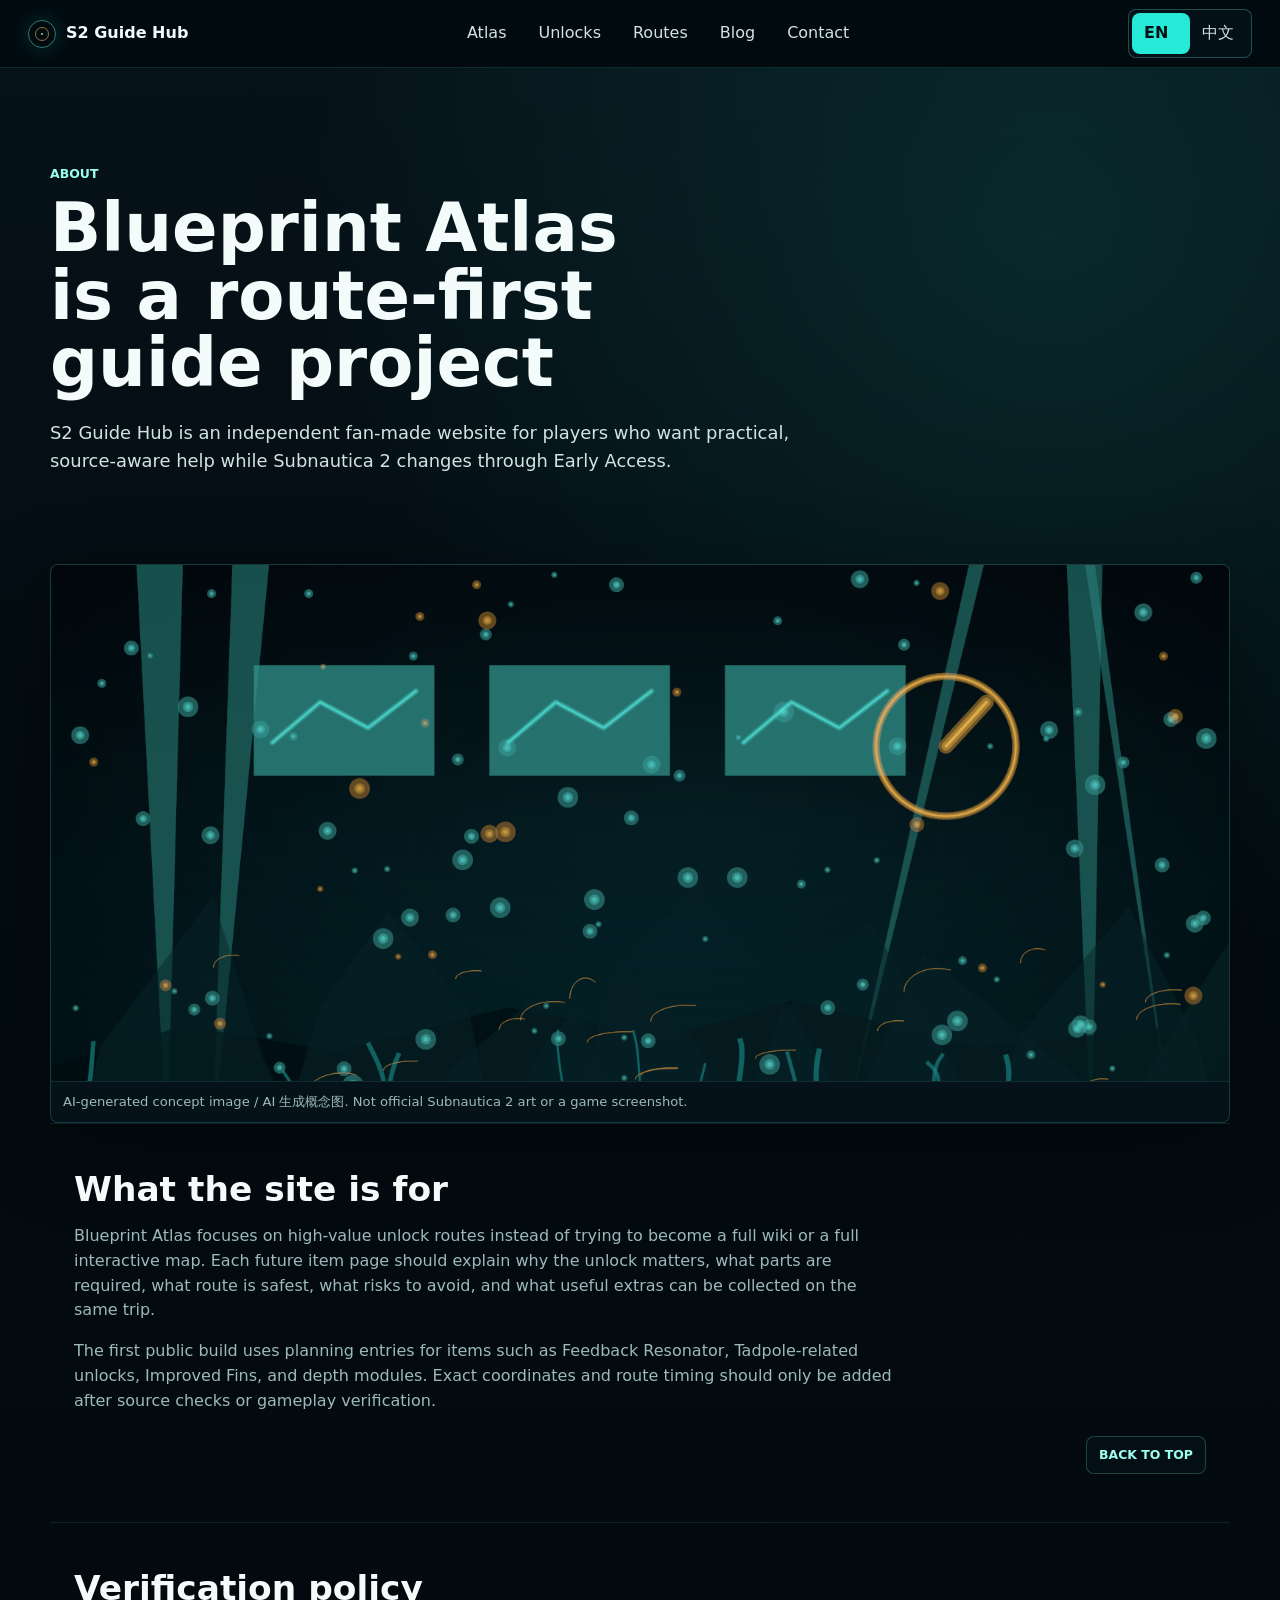
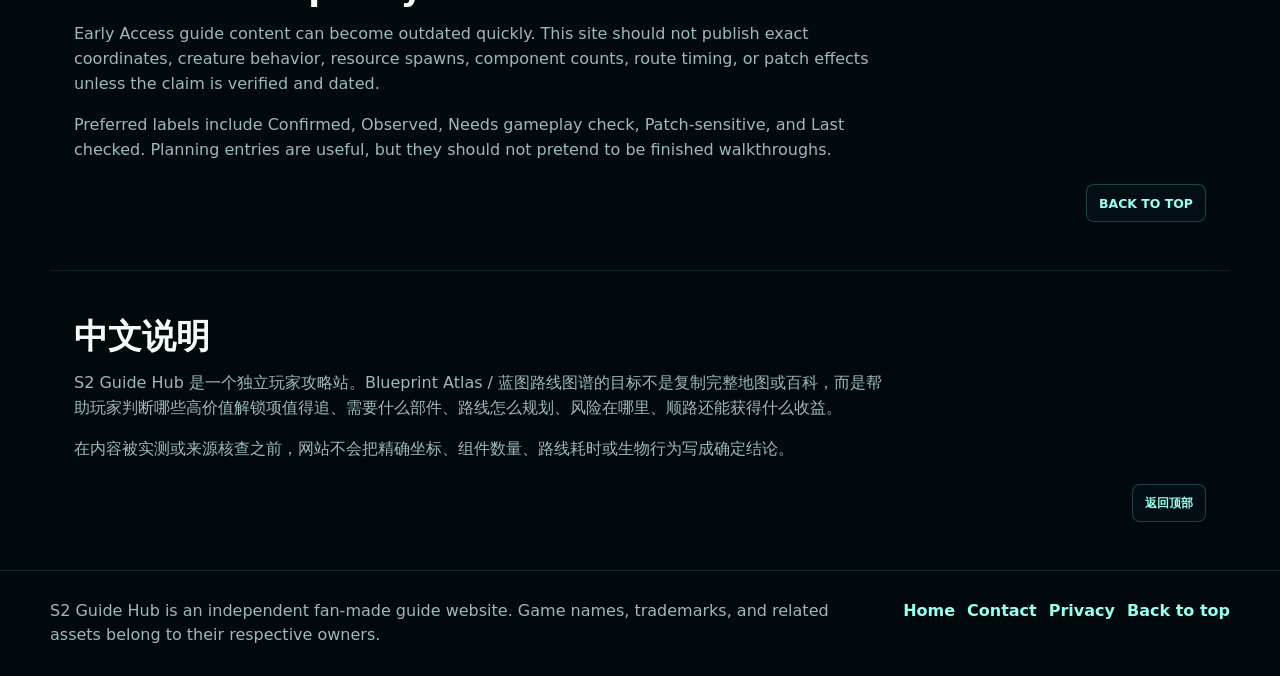
==== commit 59ecb8c6: "Add distinct AI concept images" ====
--- a/about.html
+++ b/about.html
@@ -24,7 +24,7 @@
     >
     <meta property="og:type" content="website">
     <meta property="og:url" content="https://www.s2guidehub.com/about">
-    <meta property="og:image" content="https://www.s2guidehub.com/assets/deep-ocean-console.png">
+    <meta property="og:image" content="https://www.s2guidehub.com/assets/concept-about-route-console.png">
     <link rel="canonical" href="https://www.s2guidehub.com/about">
     <link rel="stylesheet" href="css/styles.css">
   </head>
@@ -61,8 +61,8 @@
       </section>
       <figure class="concept-figure page-concept">
         <img
-          src="assets/blog-hotfix-2-route-planning.png"
-          alt="AI-generated underwater exploration concept image showing a small craft surveying a deep ocean route"
+          src="assets/concept-about-route-console.png"
+          alt="AI-generated route-console concept image with underwater navigation displays"
         >
         <figcaption>
           AI-generated concept image / AI 生成概念图. Not official Subnautica 2 art or a game screenshot.
--- a/css/styles.css
+++ b/css/styles.css
@@ -1278,6 +1278,17 @@
 }
 
 .homepage-concept,
+.unlocks-concept {
+  max-width: 820px;
+  margin-left: auto;
+  margin-right: auto;
+}
+
+.unlocks-concept {
+  margin-top: 0;
+  margin-bottom: 34px;
+}
+
 .page-concept,
 .guide-concept {
   margin-left: max(24px, calc((100vw - var(--max)) / 2));
@@ -1624,6 +1635,7 @@
 
 @media (max-width: 760px) {
   .homepage-concept,
+  .unlocks-concept,
   .page-concept,
   .guide-concept {
     margin-left: 18px;
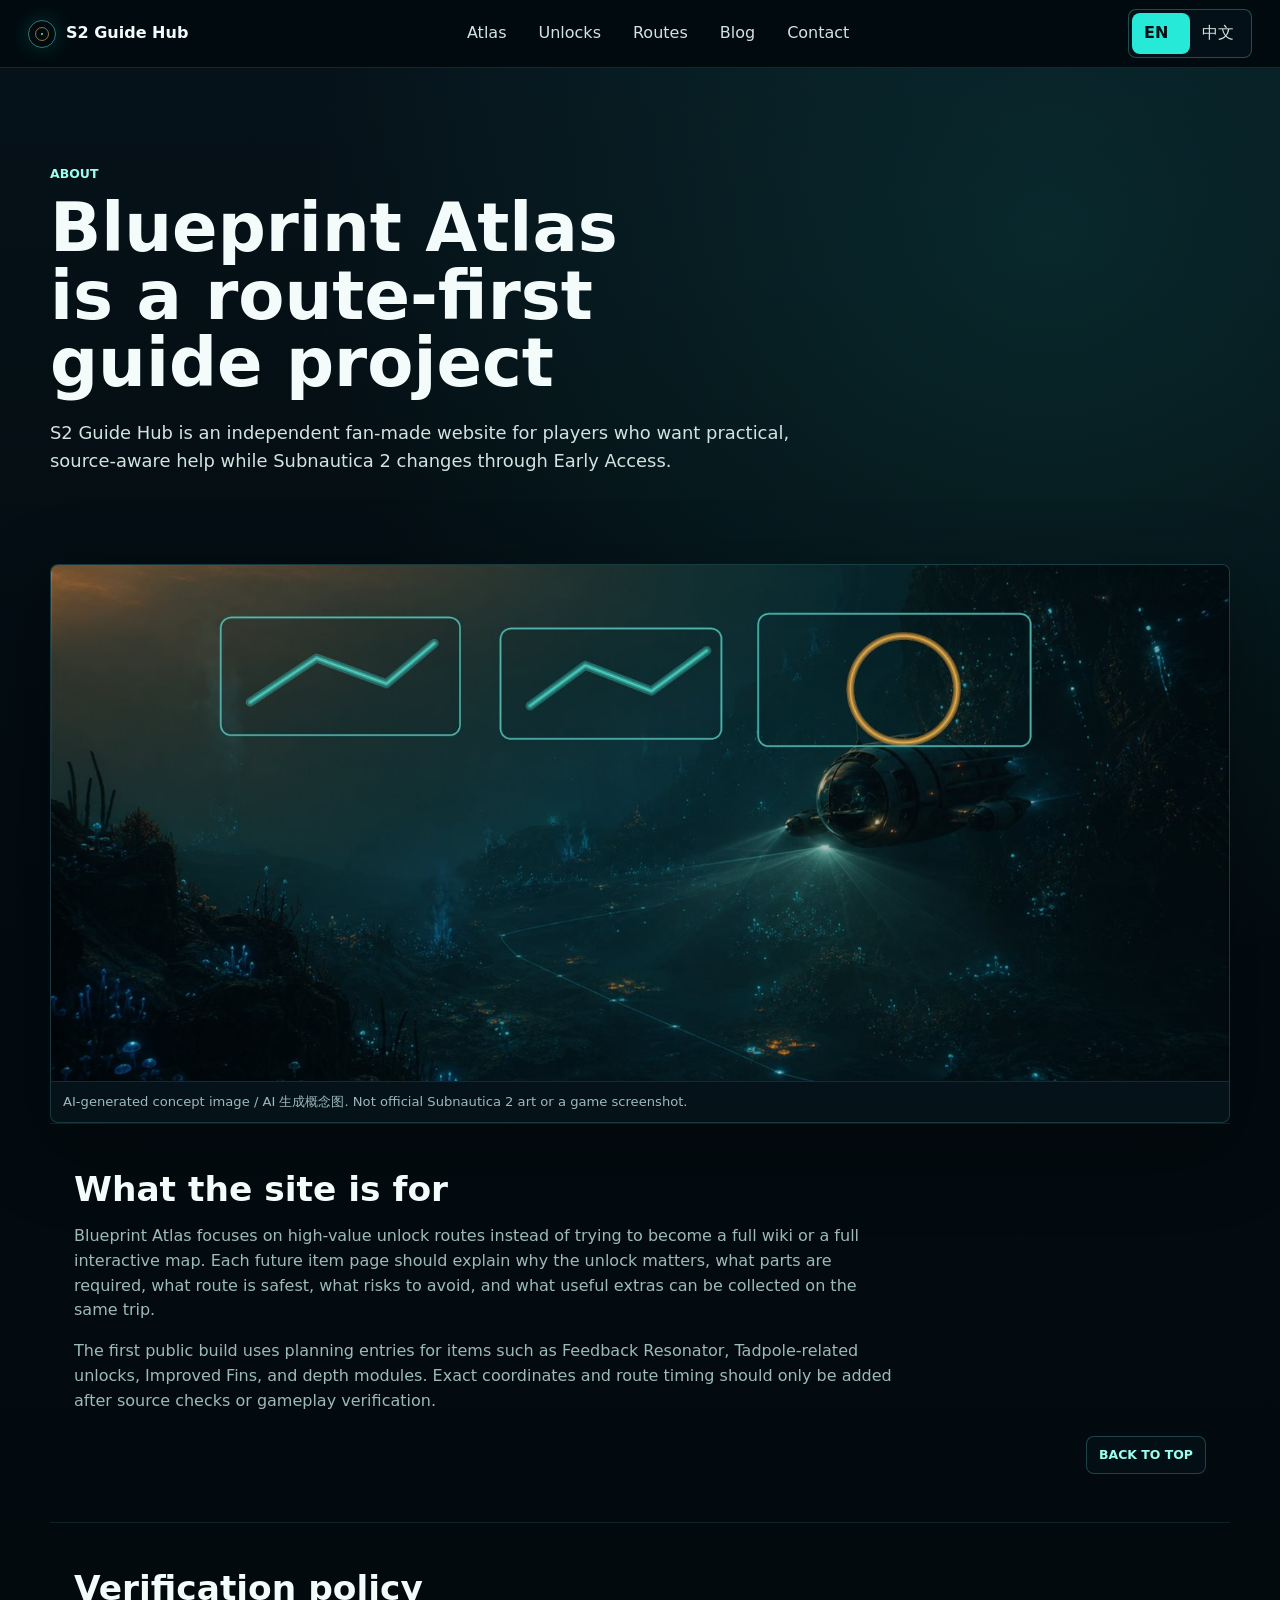
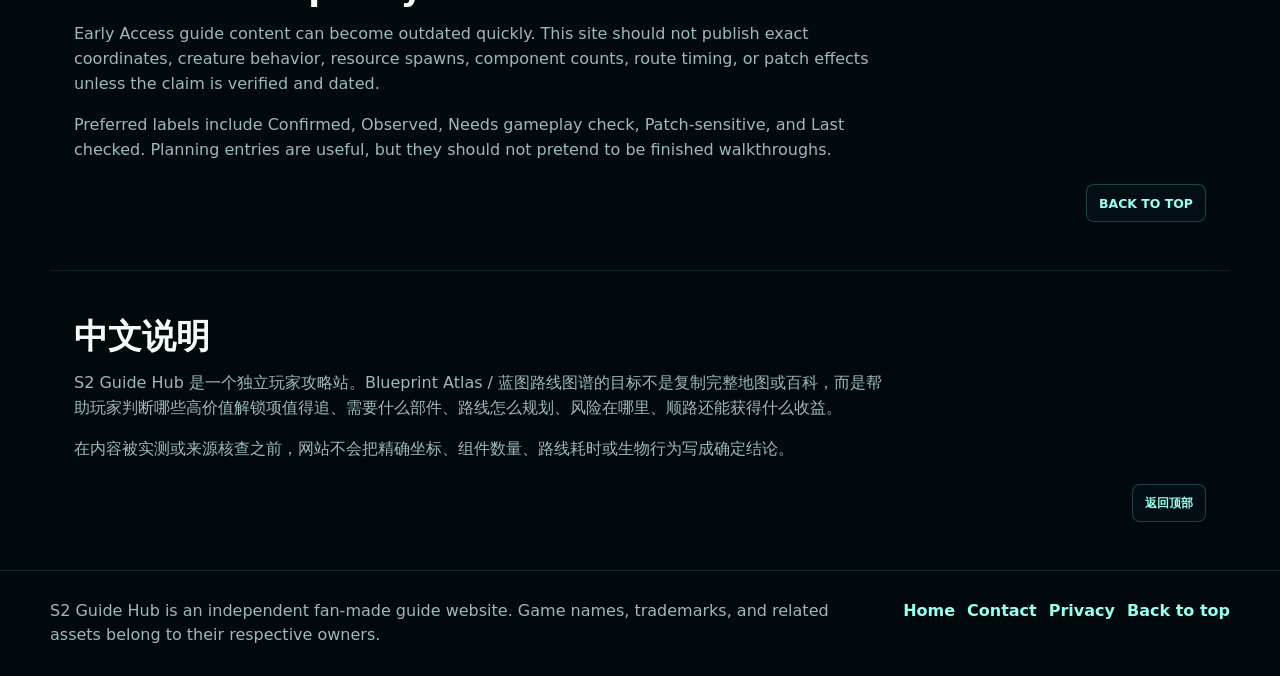
==== commit 26c85a63: "Use cache-safe rich concept artwork" ====
--- a/about.html
+++ b/about.html
@@ -24,7 +24,7 @@
     >
     <meta property="og:type" content="website">
     <meta property="og:url" content="https://www.s2guidehub.com/about">
-    <meta property="og:image" content="https://www.s2guidehub.com/assets/concept-about-route-console.png">
+    <meta property="og:image" content="https://www.s2guidehub.com/assets/concept-about-route-console-rich.jpg">
     <link rel="canonical" href="https://www.s2guidehub.com/about">
     <link rel="stylesheet" href="css/styles.css">
   </head>
@@ -61,7 +61,7 @@
       </section>
       <figure class="concept-figure page-concept">
         <img
-          src="assets/concept-about-route-console.png"
+          src="assets/concept-about-route-console-rich.jpg"
           alt="AI-generated route-console concept image with underwater navigation displays"
         >
         <figcaption>
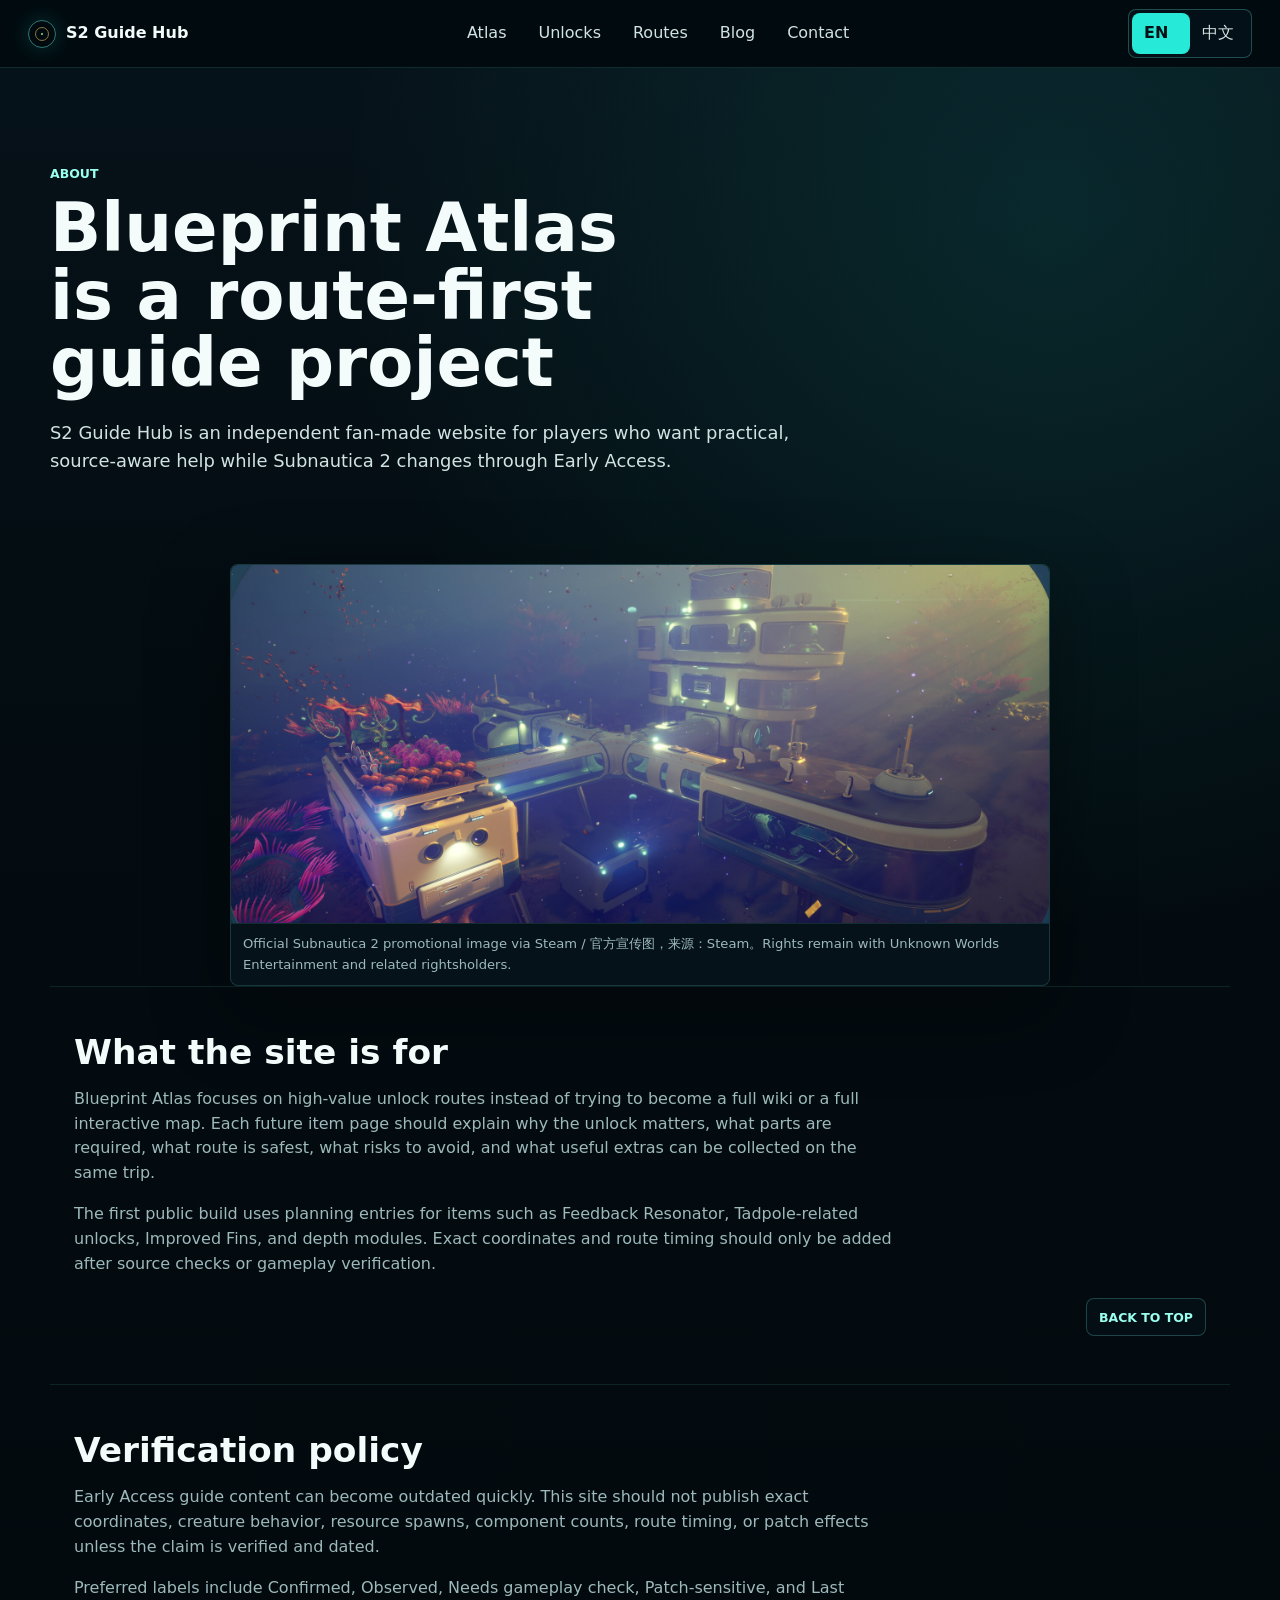
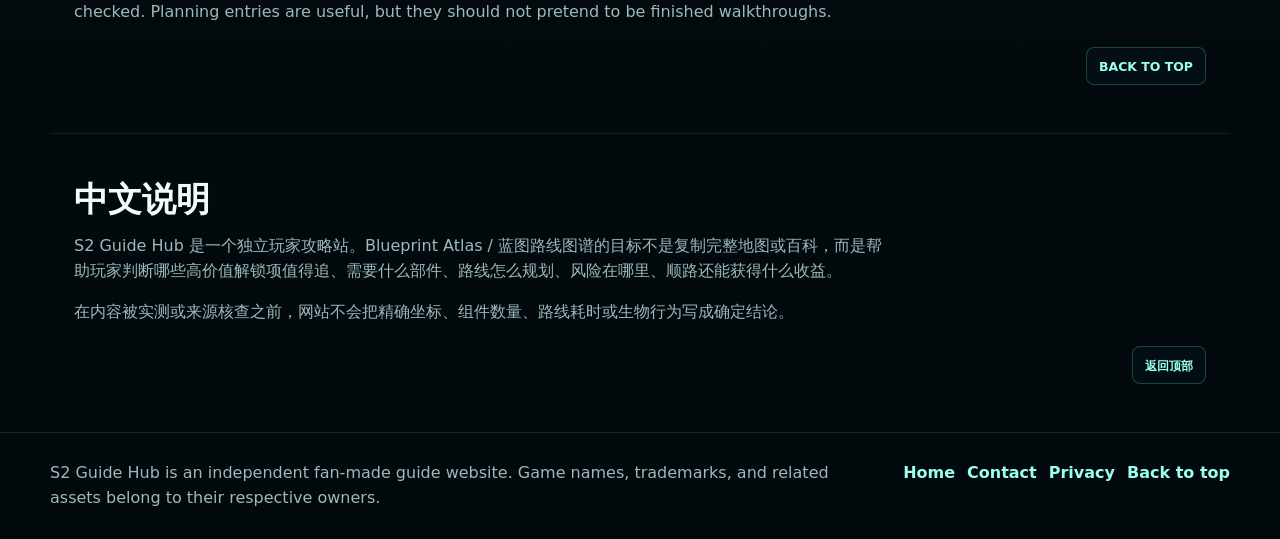
==== commit b6a8c77a: "Replace AI page art with official promotional images" ====
--- a/about.html
+++ b/about.html
@@ -24,7 +24,7 @@
     >
     <meta property="og:type" content="website">
     <meta property="og:url" content="https://www.s2guidehub.com/about">
-    <meta property="og:image" content="https://www.s2guidehub.com/assets/concept-about-route-console-rich.jpg">
+    <meta property="og:image" content="https://www.s2guidehub.com/assets/official-gallery/subnautica-2-official-01.jpg">
     <link rel="canonical" href="https://www.s2guidehub.com/about">
     <link rel="stylesheet" href="css/styles.css">
   </head>
@@ -61,11 +61,11 @@
       </section>
       <figure class="concept-figure page-concept">
         <img
-          src="assets/concept-about-route-console-rich.jpg"
-          alt="AI-generated route-console concept image with underwater navigation displays"
+          src="assets/official-gallery/subnautica-2-official-01.jpg"
+          alt="Official Subnautica 2 promotional screenshot showing an underwater base and nearby reef"
         >
         <figcaption>
-          AI-generated concept image / AI 生成概念图. Not official Subnautica 2 art or a game screenshot.
+          Official Subnautica 2 promotional image via Steam / 官方宣传图，来源：Steam。Rights remain with Unknown Worlds Entertainment and related rightsholders.
         </figcaption>
       </figure>
 
--- a/css/styles.css
+++ b/css/styles.css
@@ -189,7 +189,7 @@
   z-index: -3;
   background-image:
     linear-gradient(90deg, rgba(2, 9, 13, 0.96), rgba(2, 9, 13, 0.34) 48%, rgba(2, 9, 13, 0.88)),
-    url("../assets/deep-ocean-console.png");
+    url("../assets/official-gallery/subnautica-2-official-01.jpg");
   background-position: center;
   background-size: cover;
 }
@@ -1254,7 +1254,8 @@
 
 
 .concept-figure {
-  max-width: var(--max);
+  width: min(820px, calc(100% - 48px));
+  max-width: 820px;
   margin: 34px auto 0;
   border: 1px solid rgba(110, 238, 225, 0.18);
   border-radius: var(--radius);
@@ -1291,8 +1292,8 @@
 
 .page-concept,
 .guide-concept {
-  margin-left: max(24px, calc((100vw - var(--max)) / 2));
-  margin-right: max(24px, calc((100vw - var(--max)) / 2));
+  margin-left: auto;
+  margin-right: auto;
 }
 
 .guide-concept {
